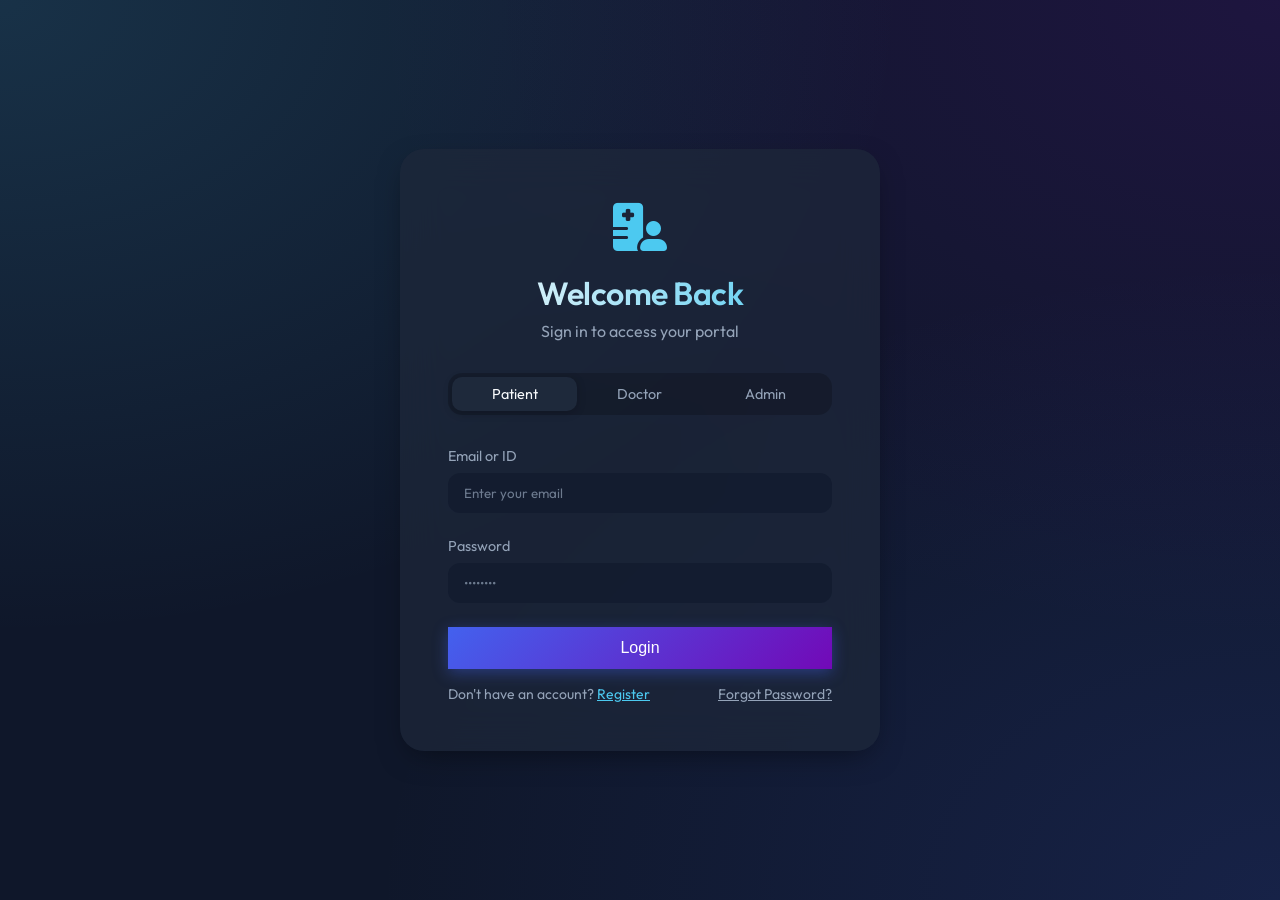
==== frontend/index.html @ c9cdfd43 "Fix duplicate booking section and clean up comments" ====
<!DOCTYPE html>
<html lang="en">

<head>
    <meta charset="UTF-8">
    <meta name="viewport" content="width=device-width, initial-scale=1.0">
    <title>MediCare - Doctor Appointment System</title>
    <link rel="stylesheet" href="style.css">
    <link rel="stylesheet" href="https://cdnjs.cloudflare.com/ajax/libs/font-awesome/6.4.0/css/all.min.css">
    <script src="https://checkout.razorpay.com/v1/checkout.js"></script>
</head>

<body>
    <div id="app"></div>
    <script src="app.js"></script>
</body>

</html>
---- frontend/style.css ----
@import url('https://fonts.googleapis.com/css2?family=Outfit:wght@300;400;500;600;700&display=swap');

:root {
    --primary: #4cc9f0;
    --secondary: #4361ee;
    --accent: #7209b7;
    --background: #0f172a;
    --surface: #1e293b;
    --surface-glass: rgba(30, 41, 59, 0.7);
    --text-primary: #f8fafc;
    --text-secondary: #94a3b8;
    --success: #10b981;
    --danger: #ef4444;
    --shadow: 0 10px 30px -10px rgba(0, 0, 0, 0.5);
    --font-main: 'Outfit', sans-serif;
    --z-input: 100;
}

* {
    margin: 0;
    padding: 0;
    box-sizing: border-box;
}

body {
    font-family: var(--font-main);
    background-color: var(--background);
    background-image:
        radial-gradient(at 0% 0%, rgba(76, 201, 240, 0.15) 0px, transparent 50%),
        radial-gradient(at 100% 0%, rgba(114, 9, 183, 0.15) 0px, transparent 50%),
        radial-gradient(at 100% 100%, rgba(67, 97, 238, 0.15) 0px, transparent 50%);
    background-attachment: fixed;
    color: var(--text-primary);
    min-height: 100vh;
    display: flex;
    flex-direction: column;
}

/* Animations */
@keyframes fadeIn {
    from {
        opacity: 0;
        transform: translateY(10px);
    }

    to {
        opacity: 1;
        transform: translateY(0);
    }
}

.fade-in {
    animation: fadeIn 0.4s ease-out forwards;
}

/* Typography */
h1,
h2,
h3,
h4,
h5,
h6 {
    font-weight: 600;
    letter-spacing: -0.5px;
}

/* Buttons */
.btn {
    display: inline-flex;
    align-items: center;
    justify-content: center;
    padding: 12px 24px;
    border-radius: var(--radius);
    font-weight: 500;
    font-size: 1rem;
    cursor: pointer;
    transition: all 0.3s ease;
    border: none;
    outline: none;
    gap: 0.5rem;
}

.btn-primary {
    background: linear-gradient(135deg, var(--secondary), var(--accent));
    color: white;
    box-shadow: 0 4px 15px rgba(67, 97, 238, 0.4);
}

.btn-primary:hover {
    transform: translateY(-2px);
    box-shadow: 0 8px 25px rgba(67, 97, 238, 0.5);
}

.btn-secondary {
    background: rgba(255, 255, 255, 0.05);
    color: var(--text-primary);
    border: 1px solid var(--border);
}

.btn-secondary:hover {
    background: rgba(255, 255, 255, 0.1);
}

.btn-ghost {
    background: transparent;
    color: var(--text-secondary);
}

.btn-ghost:hover {
    color: var(--text-primary);
    background: rgba(255, 255, 255, 0.05);
}

/* Forms */
.form-group {
    margin-bottom: 1.5rem;
    text-align: left;
}

.form-label {
    display: block;
    margin-bottom: 0.5rem;
    color: var(--text-secondary);
    font-size: 0.9rem;
}

.form-input {
    width: 100%;
    padding: 12px 16px;
    background: rgba(15, 23, 42, 0.5);
    border: 1px solid var(--border);
    border-radius: 12px;
    color: var(--text-primary);
    font-family: var(--font-main);
    transition: all 0.3s ease;

    /* Input interaction hardening */
    position: relative;
    z-index: var(--z-input);
    pointer-events: auto;
    user-select: text;
    -webkit-user-select: text;
    caret-color: var(--primary);
}

.form-input:focus {
    border-color: var(--primary);
    box-shadow: 0 0 0 4px rgba(76, 201, 240, 0.1);
    outline: none;
    background: rgba(15, 23, 42, 0.8);
}

.form-input::placeholder {
    color: var(--text-secondary);
    opacity: 0.7;
}

/* Auth Layout */
.auth-container {
    display: flex;
    justify-content: center;
    align-items: center;
    min-height: 100vh;
    padding: 2rem;
}

.auth-card {
    background: var(--surface-glass);
    backdrop-filter: blur(20px);
    -webkit-backdrop-filter: blur(20px);
    border: 1px solid var(--border);
    border-radius: 24px;
    padding: 3rem;
    width: 100%;
    max-width: 480px;
    box-shadow: var(--shadow);
    text-align: center;
}

.auth-header {
    margin-bottom: 2rem;
}

.auth-title {
    font-size: 2rem;
    margin-bottom: 0.5rem;
    background: linear-gradient(to right, var(--text-primary), var(--primary));
    -webkit-background-clip: text;
    background-clip: text;
    -webkit-text-fill-color: transparent;
}

.auth-subtitle {
    color: var(--text-secondary);
}

.role-switcher {
    display: flex;
    background: rgba(0, 0, 0, 0.2);
    padding: 4px;
    border-radius: 14px;
    margin-bottom: 2rem;
}

.role-btn {
    flex: 1;
    padding: 8px;
    text-align: center;
    border-radius: 10px;
    cursor: pointer;
    font-size: 0.9rem;
    color: var(--text-secondary);
    transition: all 0.3s ease;
}

.role-btn.active {
    background: var(--surface);
    color: var(--text-primary);
    box-shadow: 0 2px 10px rgba(0, 0, 0, 0.2);
}

/* Dashboard Layout */
.dashboard-layout {
    display: flex;
    height: 100vh;
    overflow: hidden;
}

.sidebar {
    width: 280px;
    background: var(--surface-glass);
    backdrop-filter: blur(20px);
    border-right: 1px solid var(--border);
    display: flex;
    flex-direction: column;
    padding: 2rem 1rem;
    transition: transform 0.3s ease;
}

.sidebar-header {
    display: flex;
    align-items: center;
    gap: 1rem;
    padding: 0 1rem 2rem 1rem;
    border-bottom: 1px solid var(--border);
    margin-bottom: 1rem;
}

.logo-text {
    font-size: 1.25rem;
    font-weight: 700;
    color: var(--text-primary);
}

.nav-links {
    display: flex;
    flex-direction: column;
    gap: 0.5rem;
    flex: 1;
    overflow-y: auto;
}

.nav-item {
    display: flex;
    align-items: center;
    gap: 1rem;
    padding: 12px 16px;
    border-radius: 12px;
    color: var(--text-secondary);
    cursor: pointer;
    transition: all 0.2s ease;
    text-decoration: none;
}

.nav-item:hover,
.nav-item.active {
    background: rgba(67, 97, 238, 0.1);
    color: var(--primary);
}

.nav-item i {
    width: 20px;
}

.main-content {
    flex: 1;
    overflow-y: auto;
    padding: 2rem;
    position: relative;
}

/* Dashboard Widgets */
.header-bar {
    display: flex;
    justify-content: space-between;
    align-items: center;
    margin-bottom: 2rem;
}

.greeting h1 {
    font-size: 1.8rem;
    margin-bottom: 0.25rem;
}

.user-profile-widget {
    display: flex;
    align-items: center;
    gap: 1rem;
    background: var(--surface);
    padding: 8px 16px 8px 8px;
    border-radius: 50px;
    border: 1px solid var(--border);
}

.avatar {
    width: 40px;
    height: 40px;
    border-radius: 50%;
    background: linear-gradient(135deg, var(--secondary), var(--accent));
    display: flex;
    align-items: center;
    justify-content: center;
    color: white;
    font-weight: 600;
}

/* Grid Layouts */
.grid-cols-3 {
    display: grid;
    grid-template-columns: repeat(auto-fit, minmax(280px, 1fr));
    gap: 1.5rem;
}

.grid-cols-2 {
    display: grid;
    grid-template-columns: repeat(auto-fit, minmax(400px, 1fr));
    gap: 1.5rem;
}

.card {
    background: var(--surface-glass);
    border: 1px solid var(--border);
    border-radius: 20px;
    padding: 1.5rem;
    transition: transform 0.3s ease;
}

.card:hover {
    transform: translateY(-5px);
    border-color: rgba(76, 201, 240, 0.3);
}

.card-header {
    display: flex;
    justify-content: space-between;
    align-items: center;
    margin-bottom: 1.5rem;
}

.card-title {
    font-size: 1.1rem;
    font-weight: 600;
    color: var(--text-primary);
}

/* Stat Card */
.stat-card {
    display: flex;
    align-items: center;
    gap: 1.5rem;
}

.stat-icon {
    width: 60px;
    height: 60px;
    border-radius: 16px;
    display: flex;
    align-items: center;
    justify-content: center;
    font-size: 1.5rem;
    background: rgba(67, 97, 238, 0.1);
    color: var(--secondary);
}

.stat-info h3 {
    font-size: 1.8rem;
    margin-bottom: 0.25rem;
}

/* Tables */
.table-container {
    width: 100%;
    overflow-x: auto;
}

table {
    width: 100%;
    border-collapse: collapse;
}

th {
    text-align: left;
    padding: 1rem;
    color: var(--text-secondary);
    font-weight: 500;
    font-size: 0.9rem;
    border-bottom: 1px solid var(--border);
}

td {
    padding: 1rem;
    border-bottom: 1px solid rgba(148, 163, 184, 0.05);
}

.status-badge {
    padding: 4px 12px;
    border-radius: 20px;
    font-size: 0.8rem;
    font-weight: 500;
}

.status-confirmed {
    background: rgba(16, 185, 129, 0.1);
    color: var(--success);
}

.status-pending {
    background: rgba(245, 158, 11, 0.1);
    color: #f59e0b;
}

.status-cancelled {
    background: rgba(239, 68, 68, 0.1);
    color: var(--danger);
}

/* Utility */
.mt-4 {
    margin-top: 1rem;
}

.mb-4 {
    margin-bottom: 1rem;
}

.text-sm {
    font-size: 0.875rem;
}

.text-muted {
    color: var(--text-secondary);
}

/* Responsive */
@media (max-width: 1024px) {
    .sidebar {
        width: 240px;
    }

    .grid-cols-3 {
        grid-template-columns: repeat(2, 1fr);
    }
}

@media (max-width: 768px) {
    .dashboard-layout {
        flex-direction: column;
    }

    .sidebar {
        width: 100%;
        height: auto;
        border-right: none;
        border-bottom: 1px solid var(--border);
        padding: 1rem;
    }

    .nav-links {
        flex-direction: row;
        overflow-x: auto;
        padding-bottom: 0.5rem;
    }

    .nav-item {
        white-space: nowrap;
        padding: 8px 12px;
        font-size: 0.9rem;
    }

    .main-content {
        padding: 1rem;
        width: 100%;
    }

    .grid-cols-3,
    .grid-cols-2 {
        grid-template-columns: 1fr;
    }

    .auth-card {
        padding: 2rem;
        max-width: 100%;
        margin: 1rem;
    }

    h1 {
        font-size: 1.5rem;
    }

    h2 {
        font-size: 1.25rem;
    }

    h3 {
        font-size: 1.1rem;
    }

    .stat-card {
        padding: 1rem;
    }

    .card {
        padding: 1.25rem;
    }
}
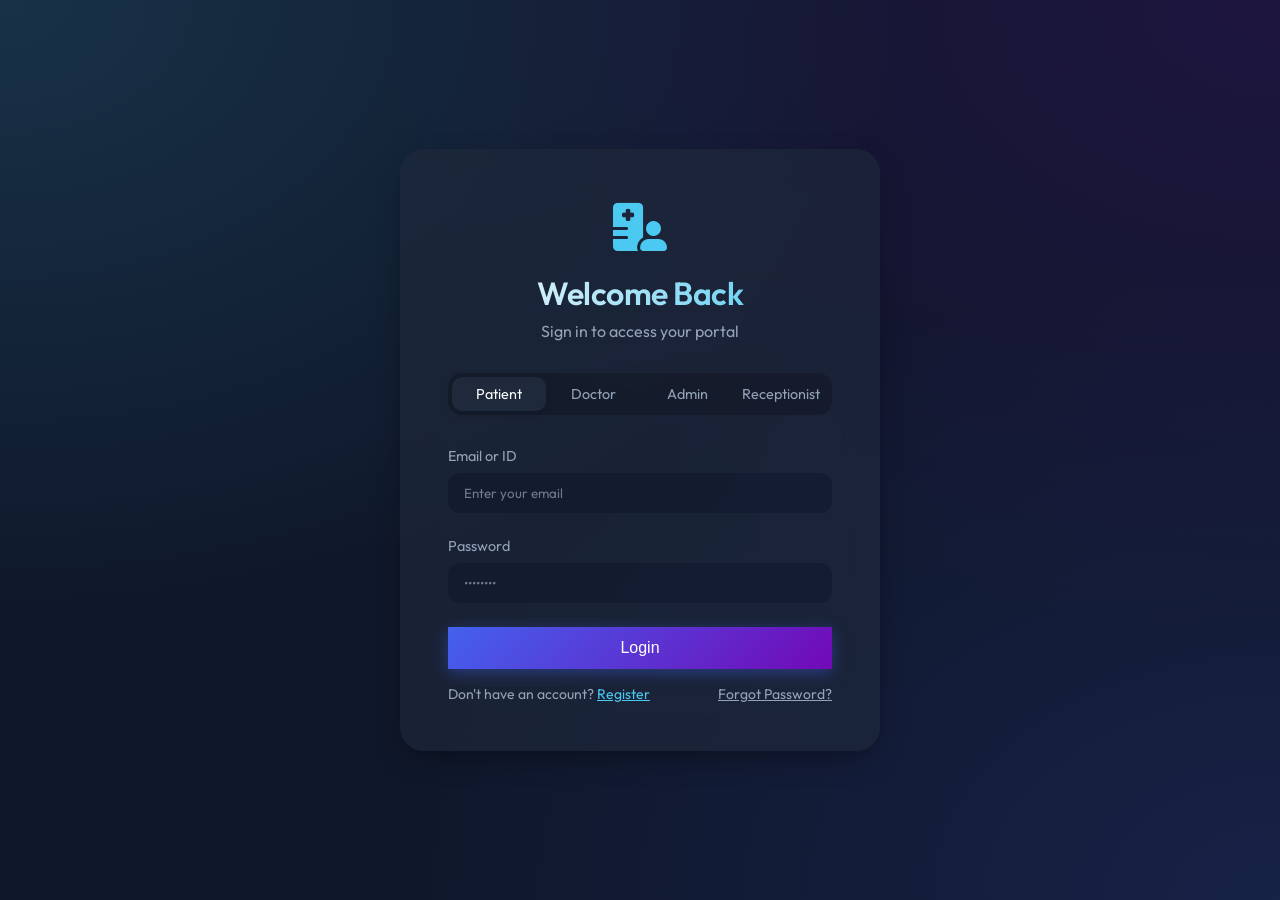
==== commit 33e007b4: "fix(frontend): sync UI to all resource static folders and add cache-busters" ====
--- a/frontend/index.html
+++ b/frontend/index.html
@@ -5,14 +5,14 @@
     <meta charset="UTF-8">
     <meta name="viewport" content="width=device-width, initial-scale=1.0">
     <title>MediCare - Doctor Appointment System</title>
-    <link rel="stylesheet" href="style.css">
+    <link rel="stylesheet" href="style.css?v=2.0">
     <link rel="stylesheet" href="https://cdnjs.cloudflare.com/ajax/libs/font-awesome/6.4.0/css/all.min.css">
     <script src="https://checkout.razorpay.com/v1/checkout.js"></script>
 </head>
 
 <body>
     <div id="app"></div>
-    <script src="app.js"></script>
+    <script src="app.js?v=2.0"></script>
 </body>
 
 </html>
--- a/frontend/style.css
+++ b/frontend/style.css
@@ -235,6 +235,20 @@
     flex-direction: column;
     padding: 2rem 1rem;
     transition: transform 0.3s ease;
+    /* Allow scrollbar */
+    scrollbar-width: auto;
+    /* Firefox */
+    -ms-overflow-style: auto;
+    /* IE and Edge */
+}
+
+.sidebar::-webkit-scrollbar {
+    width: 6px;
+}
+
+.sidebar::-webkit-scrollbar-thumb {
+    background-color: var(--border);
+    border-radius: 10px;
 }
 
 .sidebar-header {
@@ -258,6 +272,20 @@
     gap: 0.5rem;
     flex: 1;
     overflow-y: auto;
+    /* Allow scrollbar */
+    scrollbar-width: auto;
+    /* Firefox */
+    -ms-overflow-style: auto;
+    /* IE and Edge */
+}
+
+.nav-links::-webkit-scrollbar {
+    width: 6px;
+}
+
+.nav-links::-webkit-scrollbar-thumb {
+    background-color: var(--border);
+    border-radius: 10px;
 }
 
 .nav-item {
